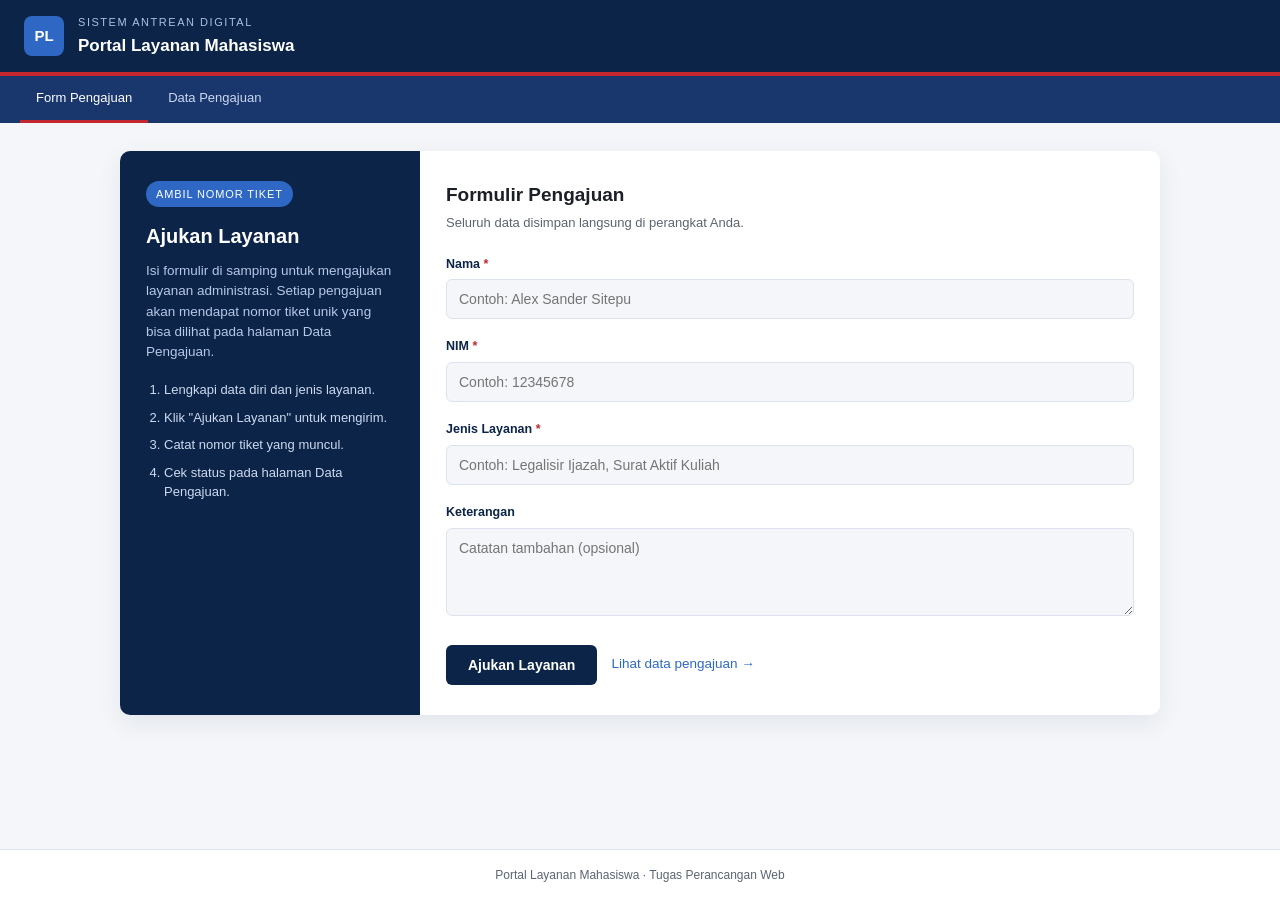
==== index.html @ 15a023be "Membuat Web Sederhana Portal Layanan" ====
<!DOCTYPE html>
<html lang="id">
<head>
  <meta charset="UTF-8" />
  <meta name="viewport" content="width=device-width, initial-scale=1.0" />
  <title>Form Layanan — Portal Layanan Mahasiswa</title>
  <link rel="stylesheet" href="css/style.css" />
</head>
<body>

  <header class="letterhead">
    <div class="letterhead__mark">PL</div>
    <div class="letterhead__text">
      <p class="eyebrow">Sistem Antrean Digital</p>
      <h1>Portal Layanan Mahasiswa</h1>
    </div>
  </header>

  <nav class="tabnav">
    <a href="index.html" class="active">Form Pengajuan</a>
    <a href="data.html">Data Pengajuan</a>
  </nav>

  <main>
    <div class="form-shell">

      <section class="info-pane">
        <span class="ticket-badge">Ambil Nomor Tiket</span>
        <h2>Ajukan Layanan</h2>
        <p>Isi formulir di samping untuk mengajukan layanan administrasi. Setiap pengajuan akan mendapat nomor tiket unik yang bisa dilihat pada halaman Data Pengajuan.</p>
        <ol>
          <li>Lengkapi data diri dan jenis layanan.</li>
          <li>Klik "Ajukan Layanan" untuk mengirim.</li>
          <li>Catat nomor tiket yang muncul.</li>
          <li>Cek status pada halaman Data Pengajuan.</li>
        </ol>
      </section>

      <section class="form-pane">
        <h2>Formulir Pengajuan</h2>
        <p class="subtitle">Seluruh data disimpan langsung di perangkat Anda.</p>

        <div class="ticket-toast" id="ticketToast">
          <span>Pengajuan berhasil! Nomor tiket Anda:</span>
          <strong id="ticketToastId">TIKET-000</strong>
        </div>

        <form id="formLayanan" novalidate>
          <div class="field">
            <label for="nama">Nama <span class="required">*</span></label>
            <input type="text" id="nama" name="nama" placeholder="Contoh: Alex Sander Sitepu" />
            <p class="error-msg">Nama wajib diisi.</p>
          </div>

          <div class="field">
            <label for="nim">NIM <span class="required">*</span></label>
            <input type="text" id="nim" name="nim" placeholder="Contoh: 12345678" />
            <p class="error-msg">NIM wajib diisi.</p>
          </div>

          <div class="field">
            <label for="jenisLayanan">Jenis Layanan <span class="required">*</span></label>
            <input type="text" id="jenisLayanan" name="jenisLayanan" placeholder="Contoh: Legalisir Ijazah, Surat Aktif Kuliah" />
            <p class="error-msg">Jenis layanan wajib diisi.</p>
          </div>

          <div class="field">
            <label for="keterangan">Keterangan</label>
            <textarea id="keterangan" name="keterangan" placeholder="Catatan tambahan (opsional)"></textarea>
          </div>

          <div class="actions">
            <button type="submit" class="btn-primary">Ajukan Layanan</button>
            <a href="data.html" class="link-secondary">Lihat data pengajuan &rarr;</a>
          </div>
        </form>
      </section>

    </div>
  </main>

  <footer>
    Portal Layanan Mahasiswa &middot; Tugas Perancangan Web
  </footer>

  <script src="js/app.js"></script>
</body>
</html>
---- css/style.css ----
/* =========================================================
   Portal Layanan Mahasiswa — Design Tokens
   Palette   : Navy #0B2447, Navy Mid #19376D, Blue #2E67C4,
               Red #C1272D, Ink #1B1F27, Mist #F4F6F9
   Typeface  : Arial (identitas Universitas Mikroskil)
   ========================================================= */

:root {
  --navy-dark: #0b2447;
  --navy-mid: #19376d;
  --blue: #2e67c4;
  --blue-soft: #e7edf9;
  --red: #c1272d;
  --ink: #1b1f27;
  --muted: #5b6472;
  --mist: #f4f6f9;
  --white: #ffffff;
  --border: #dde3ec;
  --radius: 10px;
  --shadow: 0 8px 24px rgba(11, 36, 71, 0.08);
  --font: Arial, Helvetica, sans-serif;
}

* {
  box-sizing: border-box;
}

html,
body {
  margin: 0;
  padding: 0;
}

body {
  font-family: var(--font);
  background: var(--mist);
  color: var(--ink);
  line-height: 1.5;
  min-height: 100vh;
  display: flex;
  flex-direction: column;
}

/* ---------- Letterhead top bar ---------- */
.letterhead {
  background: var(--navy-dark);
  color: var(--white);
  padding: 14px 24px;
  display: flex;
  align-items: center;
  gap: 14px;
  border-bottom: 4px solid var(--red);
}

.letterhead__mark {
  width: 40px;
  height: 40px;
  border-radius: 8px;
  background: var(--blue);
  display: flex;
  align-items: center;
  justify-content: center;
  font-weight: bold;
  font-size: 15px;
  flex-shrink: 0;
}

.letterhead__text .eyebrow {
  font-size: 11px;
  letter-spacing: 0.14em;
  text-transform: uppercase;
  color: #a9c0e6;
  margin: 0;
}

.letterhead__text h1 {
  font-size: 17px;
  margin: 2px 0 0;
  font-weight: bold;
}

/* ---------- Nav ---------- */
.tabnav {
  background: var(--navy-mid);
  display: flex;
  gap: 4px;
  padding: 0 20px;
  overflow-x: auto;
}

.tabnav a {
  color: #cbd8ef;
  text-decoration: none;
  font-size: 13px;
  padding: 12px 16px;
  border-bottom: 3px solid transparent;
  white-space: nowrap;
}

.tabnav a.active,
.tabnav a:hover {
  color: var(--white);
  border-bottom-color: var(--red);
}

/* ---------- Layout shell ---------- */
main {
  flex: 1;
  width: 100%;
  max-width: 1080px;
  margin: 0 auto;
  padding: 28px 20px 60px;
}

/* ---------- Form page: two-pane ---------- */
.form-shell {
  display: grid;
  grid-template-columns: 1fr;
  gap: 0;
  border-radius: var(--radius);
  overflow: hidden;
  box-shadow: var(--shadow);
}

@media (min-width: 820px) {
  .form-shell {
    grid-template-columns: 300px 1fr;
  }
}

.info-pane {
  background: var(--navy-dark);
  color: #dbe6f7;
  padding: 30px 26px;
}

.info-pane .ticket-badge {
  display: inline-block;
  background: var(--blue);
  color: var(--white);
  font-size: 11px;
  letter-spacing: 0.08em;
  text-transform: uppercase;
  padding: 5px 10px;
  border-radius: 999px;
  margin-bottom: 14px;
}

.info-pane h2 {
  color: var(--white);
  font-size: 20px;
  margin: 0 0 10px;
}

.info-pane p {
  font-size: 13.5px;
  color: #b7c8e8;
  margin: 0 0 18px;
}

.info-pane ol {
  padding-left: 18px;
  margin: 0;
  font-size: 13px;
  color: #cddaf1;
}

.info-pane li {
  margin-bottom: 8px;
}

.form-pane {
  background: var(--white);
  padding: 30px 26px;
}

.form-pane h2 {
  margin: 0 0 4px;
  font-size: 19px;
}

.form-pane .subtitle {
  color: var(--muted);
  font-size: 13px;
  margin: 0 0 22px;
}

.field {
  margin-bottom: 18px;
}

.field label {
  display: block;
  font-size: 12.5px;
  font-weight: bold;
  margin-bottom: 6px;
  color: var(--navy-dark);
}

.field .required {
  color: var(--red);
}

.field input,
.field textarea {
  width: 100%;
  padding: 11px 12px;
  border: 1px solid var(--border);
  border-radius: 6px;
  font-family: var(--font);
  font-size: 14px;
  color: var(--ink);
  background: var(--mist);
  transition: border-color 0.15s, box-shadow 0.15s;
}

.field input:focus,
.field textarea:focus {
  outline: none;
  border-color: var(--blue);
  box-shadow: 0 0 0 3px var(--blue-soft);
  background: var(--white);
}

.field textarea {
  resize: vertical;
  min-height: 88px;
}

.field .error-msg {
  color: var(--red);
  font-size: 12px;
  margin-top: 5px;
  display: none;
}

.field.invalid input,
.field.invalid textarea {
  border-color: var(--red);
}

.field.invalid .error-msg {
  display: block;
}

.actions {
  display: flex;
  align-items: center;
  gap: 14px;
  margin-top: 22px;
}

.btn-primary {
  background: var(--navy-dark);
  color: var(--white);
  border: none;
  padding: 12px 22px;
  border-radius: 6px;
  font-size: 14px;
  font-weight: bold;
  cursor: pointer;
  font-family: var(--font);
  transition: background 0.15s;
}

.btn-primary:hover {
  background: var(--blue);
}

.link-secondary {
  color: var(--blue);
  font-size: 13.5px;
  text-decoration: none;
}

.link-secondary:hover {
  text-decoration: underline;
}

/* ---------- Success ticket toast ---------- */
.ticket-toast {
  display: none;
  align-items: center;
  gap: 12px;
  background: #eaf3e8;
  border: 1px solid #bfe0ba;
  color: #205023;
  padding: 12px 14px;
  border-radius: 8px;
  font-size: 13.5px;
  margin-bottom: 18px;
}

.ticket-toast.show {
  display: flex;
}

.ticket-toast strong {
  background: var(--red);
  color: var(--white);
  padding: 3px 8px;
  border-radius: 5px;
  font-size: 12px;
  letter-spacing: 0.05em;
}

/* ---------- Data page ---------- */
.data-header {
  display: flex;
  justify-content: space-between;
  align-items: flex-end;
  flex-wrap: wrap;
  gap: 12px;
  margin-bottom: 18px;
}

.data-header h2 {
  margin: 0 0 4px;
  font-size: 19px;
}

.data-header .subtitle {
  color: var(--muted);
  font-size: 13px;
  margin: 0;
}

.count-pill {
  background: var(--blue-soft);
  color: var(--navy-mid);
  font-size: 12.5px;
  font-weight: bold;
  padding: 6px 12px;
  border-radius: 999px;
}

.table-card {
  background: var(--white);
  border-radius: var(--radius);
  box-shadow: var(--shadow);
  overflow: hidden;
}

.table-scroll {
  overflow-x: auto;
}

table {
  width: 100%;
  border-collapse: collapse;
  font-size: 13.5px;
  min-width: 640px;
}

thead th {
  background: var(--navy-dark);
  color: var(--white);
  text-align: left;
  padding: 12px 14px;
  font-size: 11.5px;
  letter-spacing: 0.06em;
  text-transform: uppercase;
  white-space: nowrap;
}

tbody td {
  padding: 12px 14px;
  border-bottom: 1px solid var(--border);
  vertical-align: top;
}

tbody tr:nth-child(even) {
  background: var(--mist);
}

tbody tr:hover {
  background: var(--blue-soft);
}

.ticket-id {
  font-weight: bold;
  color: var(--navy-mid);
  white-space: nowrap;
}

.service-tag {
  display: inline-block;
  background: var(--blue-soft);
  color: var(--navy-mid);
  font-size: 12px;
  font-weight: bold;
  padding: 3px 9px;
  border-radius: 999px;
  white-space: nowrap;
}

/* ---------- Empty state ---------- */
.empty-state {
  text-align: center;
  padding: 60px 24px;
  color: var(--muted);
}

.empty-state .icon {
  width: 52px;
  height: 52px;
  border-radius: 50%;
  background: var(--blue-soft);
  color: var(--navy-mid);
  display: flex;
  align-items: center;
  justify-content: center;
  font-size: 22px;
  font-weight: bold;
  margin: 0 auto 16px;
}

.empty-state h3 {
  color: var(--ink);
  margin: 0 0 6px;
  font-size: 16px;
}

.empty-state p {
  margin: 0 0 18px;
  font-size: 13.5px;
}

/* ---------- Footer ---------- */
footer {
  text-align: center;
  font-size: 12px;
  color: var(--muted);
  padding: 16px;
  border-top: 1px solid var(--border);
  background: var(--white);
}

@media (max-width: 520px) {
  .letterhead__text h1 {
    font-size: 15px;
  }
  .actions {
    flex-direction: column;
    align-items: stretch;
  }
  .btn-primary {
    width: 100%;
  }
}
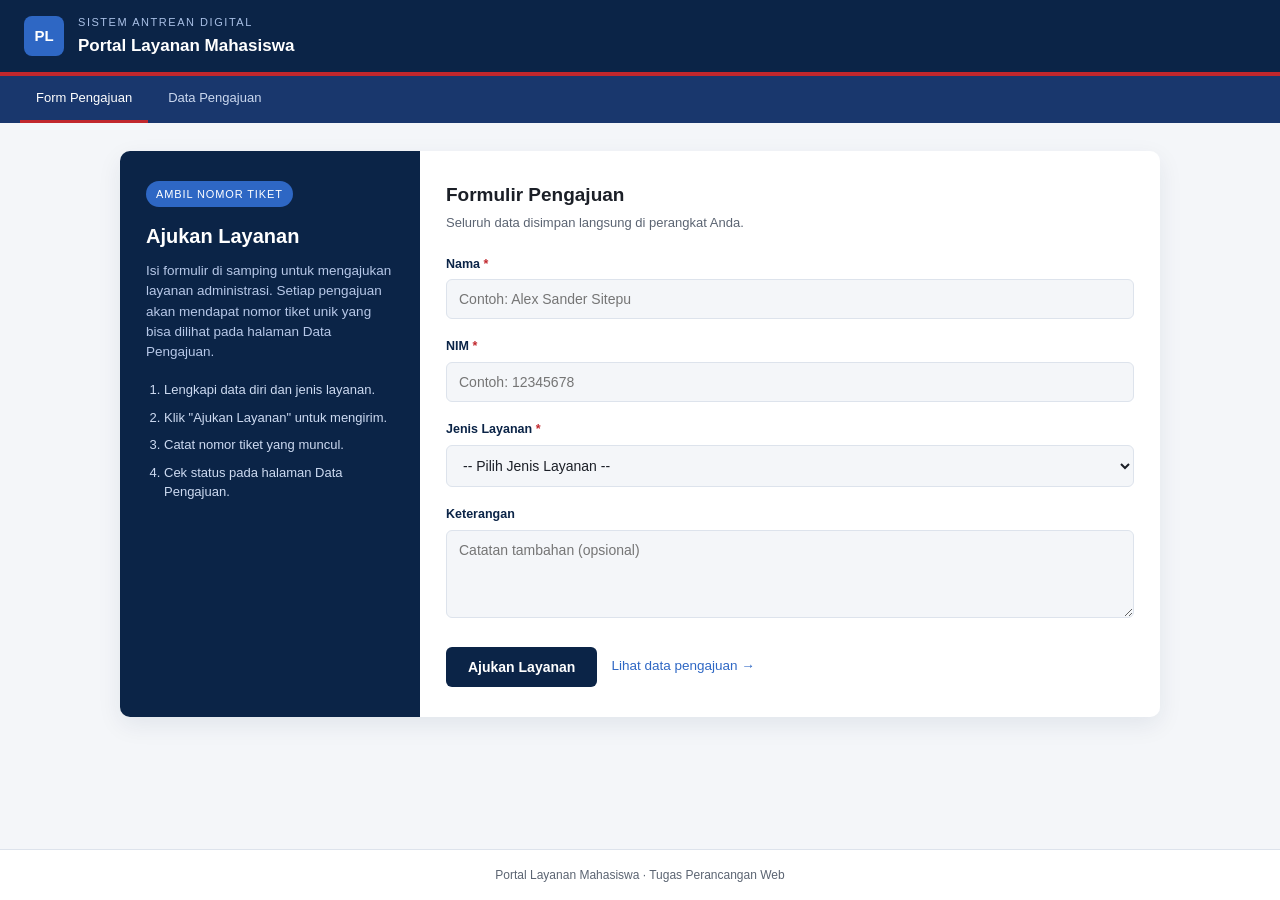
==== commit 90dbe622: "Membuat Layanan Menjadi Dropdown" ====
--- a/index.html
+++ b/index.html
@@ -1,11 +1,13 @@
 <!DOCTYPE html>
 <html lang="id">
+
 <head>
   <meta charset="UTF-8" />
   <meta name="viewport" content="width=device-width, initial-scale=1.0" />
   <title>Form Layanan — Portal Layanan Mahasiswa</title>
   <link rel="stylesheet" href="css/style.css" />
 </head>
+
 <body>
 
   <header class="letterhead">
@@ -27,7 +29,8 @@
       <section class="info-pane">
         <span class="ticket-badge">Ambil Nomor Tiket</span>
         <h2>Ajukan Layanan</h2>
-        <p>Isi formulir di samping untuk mengajukan layanan administrasi. Setiap pengajuan akan mendapat nomor tiket unik yang bisa dilihat pada halaman Data Pengajuan.</p>
+        <p>Isi formulir di samping untuk mengajukan layanan administrasi. Setiap pengajuan akan mendapat nomor tiket
+          unik yang bisa dilihat pada halaman Data Pengajuan.</p>
         <ol>
           <li>Lengkapi data diri dan jenis layanan.</li>
           <li>Klik "Ajukan Layanan" untuk mengirim.</li>
@@ -60,8 +63,18 @@
 
           <div class="field">
             <label for="jenisLayanan">Jenis Layanan <span class="required">*</span></label>
-            <input type="text" id="jenisLayanan" name="jenisLayanan" placeholder="Contoh: Legalisir Ijazah, Surat Aktif Kuliah" />
-            <p class="error-msg">Jenis layanan wajib diisi.</p>
+            <select id="jenisLayanan" name="jenisLayanan">
+              <option value="">-- Pilih Jenis Layanan --</option>
+              <option value="Legalisir Ijazah">Legalisir Ijazah</option>
+              <option value="Surat Keterangan Aktif Kuliah">Surat Keterangan Aktif Kuliah</option>
+              <option value="Surat Keterangan Lulus">Surat Keterangan Lulus</option>
+              <option value="Pengajuan Cuti Akademik">Pengajuan Cuti Akademik</option>
+              <option value="Perbaikan Nilai (KRS/KHS)">Perbaikan Nilai (KRS/KHS)</option>
+              <option value="Pengurusan Transkrip Nilai">Pengurusan Transkrip Nilai</option>
+              <option value="Konsultasi Akademik">Konsultasi Akademik</option>
+              <option value="Lainnya">Lainnya</option>
+            </select>
+            <p class="error-msg">Jenis layanan wajib dipilih.</p>
           </div>
 
           <div class="field">
@@ -85,4 +98,5 @@
 
   <script src="js/app.js"></script>
 </body>
-</html>
+
+</html>
--- a/css/style.css
+++ b/css/style.css
@@ -202,6 +202,7 @@
 }
 
 .field input,
+.field select,
 .field textarea {
   width: 100%;
   padding: 11px 12px;
@@ -215,6 +216,7 @@
 }
 
 .field input:focus,
+.field select:focus,
 .field textarea:focus {
   outline: none;
   border-color: var(--blue);
@@ -235,6 +237,7 @@
 }
 
 .field.invalid input,
+.field.invalid select,
 .field.invalid textarea {
   border-color: var(--red);
 }
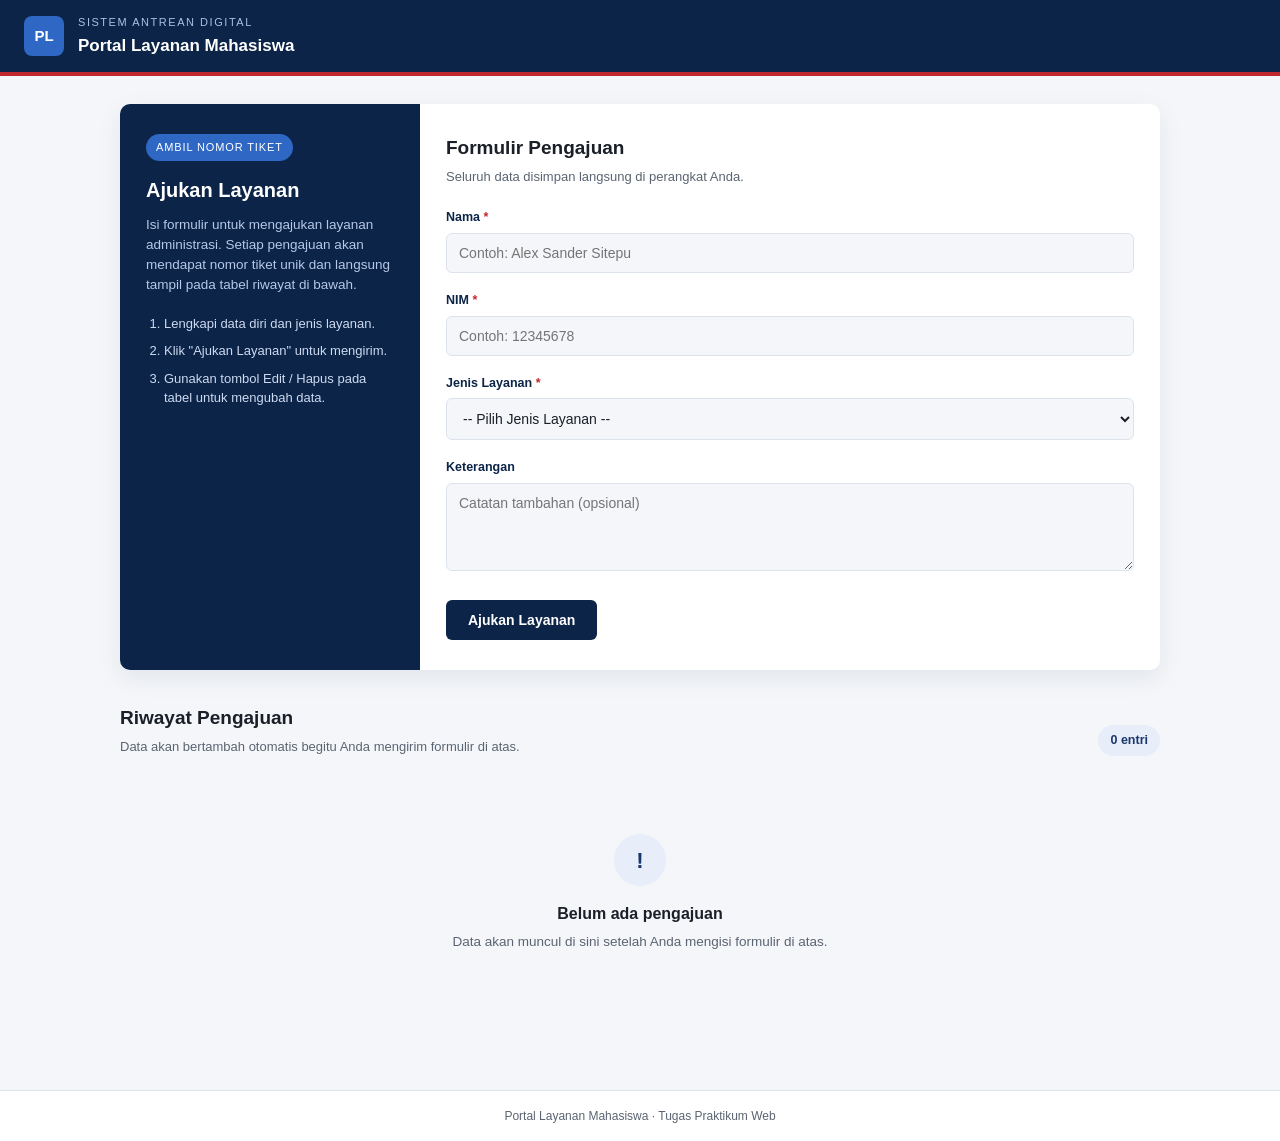
==== commit 75515732: "Menambahkan interaksi dinamis form-tabel: tambah, edit, dan hapus data via DOM manipulation" ====
--- a/index.html
+++ b/index.html
@@ -4,7 +4,7 @@
 <head>
   <meta charset="UTF-8" />
   <meta name="viewport" content="width=device-width, initial-scale=1.0" />
-  <title>Form Layanan — Portal Layanan Mahasiswa</title>
+  <title>Form &amp; Riwayat Pengajuan — Portal Layanan Mahasiswa</title>
   <link rel="stylesheet" href="css/style.css" />
 </head>
 
@@ -18,24 +18,18 @@
     </div>
   </header>
 
-  <nav class="tabnav">
-    <a href="index.html" class="active">Form Pengajuan</a>
-    <a href="data.html">Data Pengajuan</a>
-  </nav>
-
   <main>
     <div class="form-shell">
 
       <section class="info-pane">
         <span class="ticket-badge">Ambil Nomor Tiket</span>
-        <h2>Ajukan Layanan</h2>
-        <p>Isi formulir di samping untuk mengajukan layanan administrasi. Setiap pengajuan akan mendapat nomor tiket
-          unik yang bisa dilihat pada halaman Data Pengajuan.</p>
+        <h2 id="formModeTitle">Ajukan Layanan</h2>
+        <p>Isi formulir untuk mengajukan layanan administrasi. Setiap pengajuan akan mendapat nomor tiket unik dan
+          langsung tampil pada tabel riwayat di bawah.</p>
         <ol>
           <li>Lengkapi data diri dan jenis layanan.</li>
           <li>Klik "Ajukan Layanan" untuk mengirim.</li>
-          <li>Catat nomor tiket yang muncul.</li>
-          <li>Cek status pada halaman Data Pengajuan.</li>
+          <li>Gunakan tombol Edit / Hapus pada tabel untuk mengubah data.</li>
         </ol>
       </section>
 
@@ -44,11 +38,13 @@
         <p class="subtitle">Seluruh data disimpan langsung di perangkat Anda.</p>
 
         <div class="ticket-toast" id="ticketToast">
-          <span>Pengajuan berhasil! Nomor tiket Anda:</span>
+          <span id="ticketToastMsg">Pengajuan berhasil! Nomor tiket Anda:</span>
           <strong id="ticketToastId">TIKET-000</strong>
         </div>
 
         <form id="formLayanan" novalidate>
+          <input type="hidden" id="editId" value="" />
+
           <div class="field">
             <label for="nama">Nama <span class="required">*</span></label>
             <input type="text" id="nama" name="nama" placeholder="Contoh: Alex Sander Sitepu" />
@@ -57,8 +53,9 @@
 
           <div class="field">
             <label for="nim">NIM <span class="required">*</span></label>
-            <input type="text" id="nim" name="nim" placeholder="Contoh: 12345678" />
-            <p class="error-msg">NIM wajib diisi.</p>
+            <input type="text" id="nim" name="nim" inputmode="numeric" pattern="[0-9]*" maxlength="15"
+              placeholder="Contoh: 12345678" />
+            <p class="error-msg">NIM wajib diisi dan hanya boleh berupa angka.</p>
           </div>
 
           <div class="field">
@@ -83,17 +80,52 @@
           </div>
 
           <div class="actions">
-            <button type="submit" class="btn-primary">Ajukan Layanan</button>
-            <a href="data.html" class="link-secondary">Lihat data pengajuan &rarr;</a>
+            <button type="submit" class="btn-primary" id="submitBtn">Ajukan Layanan</button>
+            <a href="#" class="link-secondary" id="cancelEditLink" style="display:none;">Batalkan edit</a>
           </div>
         </form>
       </section>
 
     </div>
+
+    <div class="data-header" style="margin-top:34px;">
+      <div>
+        <h2>Riwayat Pengajuan</h2>
+        <p class="subtitle">Data akan bertambah otomatis begitu Anda mengirim formulir di atas.</p>
+      </div>
+      <span class="count-pill" id="countPill">0 entri</span>
+    </div>
+
+    <div class="table-card" id="tableCard">
+      <div class="table-scroll">
+        <table>
+          <thead>
+            <tr>
+              <th>No. Tiket</th>
+              <th>Nama</th>
+              <th>NIM</th>
+              <th>Jenis Layanan</th>
+              <th>Keterangan</th>
+              <th>Waktu Pengajuan</th>
+              <th>Aksi</th>
+            </tr>
+          </thead>
+          <tbody id="dataTableBody">
+            <!-- Baris data ditambahkan/diubah/dihapus lewat DOM manipulation di js/app.js -->
+          </tbody>
+        </table>
+      </div>
+    </div>
+
+    <div class="empty-state" id="emptyState" style="display:none;">
+      <div class="icon">!</div>
+      <h3>Belum ada pengajuan</h3>
+      <p>Data akan muncul di sini setelah Anda mengisi formulir di atas.</p>
+    </div>
   </main>
 
   <footer>
-    Portal Layanan Mahasiswa &middot; Tugas Perancangan Web
+    Portal Layanan Mahasiswa &middot; Tugas Praktikum Web
   </footer>
 
   <script src="js/app.js"></script>
--- a/css/style.css
+++ b/css/style.css
@@ -397,6 +397,42 @@
   white-space: nowrap;
 }
 
+.row-actions {
+  white-space: nowrap;
+}
+
+.btn-edit,
+.btn-delete {
+  border: none;
+  border-radius: 6px;
+  padding: 6px 11px;
+  font-size: 12.5px;
+  font-weight: bold;
+  font-family: var(--font);
+  cursor: pointer;
+  margin-right: 6px;
+}
+
+.btn-edit {
+  background: var(--blue-soft);
+  color: var(--navy-mid);
+}
+
+.btn-edit:hover {
+  background: var(--blue);
+  color: var(--white);
+}
+
+.btn-delete {
+  background: #fbe4e4;
+  color: var(--red);
+}
+
+.btn-delete:hover {
+  background: var(--red);
+  color: var(--white);
+}
+
 /* ---------- Empty state ---------- */
 .empty-state {
   text-align: center;
@@ -443,11 +479,13 @@
   .letterhead__text h1 {
     font-size: 15px;
   }
+
   .actions {
     flex-direction: column;
     align-items: stretch;
   }
+
   .btn-primary {
     width: 100%;
   }
-}
+}
